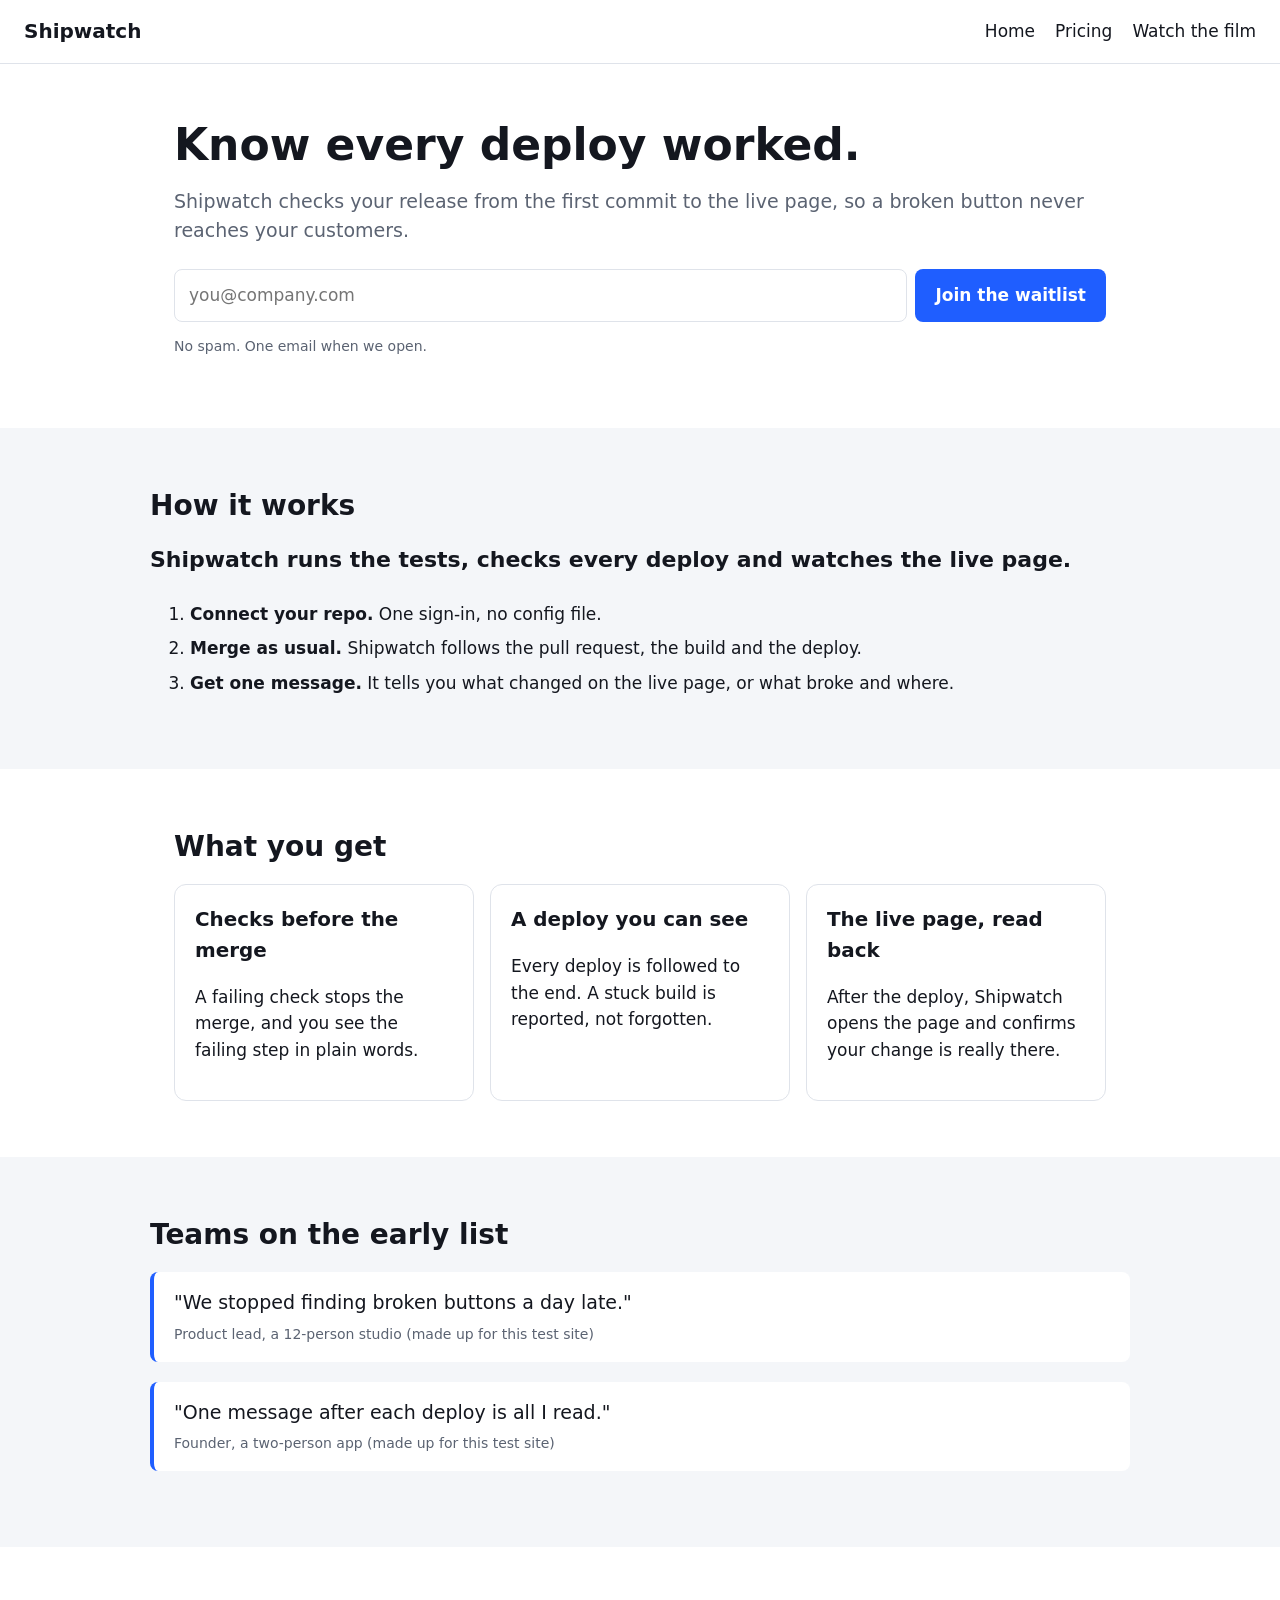
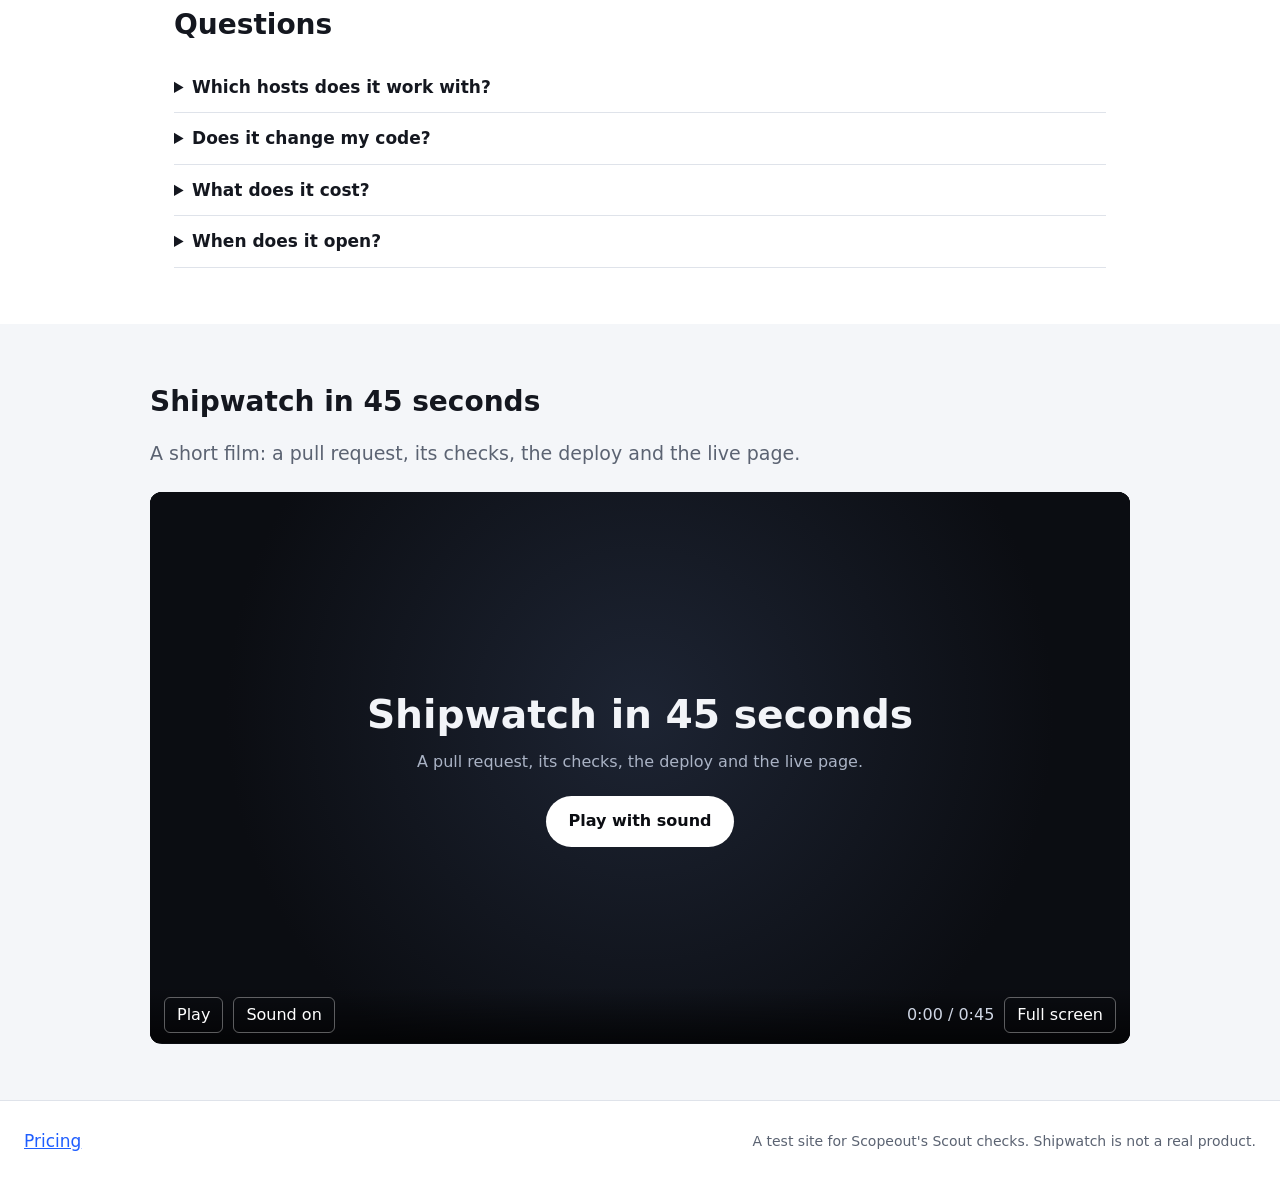
==== index.html @ 0f7c451f "Add the Scopeout survey script The Scopeout script line (one async script tag) so in-app surveys and" ====
<!doctype html>
<html lang="en">
<head>
  <meta charset="utf-8">
  <meta name="viewport" content="width=device-width, initial-scale=1">
  <meta name="robots" content="noindex, nofollow">
  <title>Shipwatch: know every deploy worked</title>
  <meta name="description" content="Shipwatch checks a release from the first commit to the live page.">
  <link rel="stylesheet" href="style.css">
</head>
<body>
  <header class="top">
    <a class="logo" href="index.html">Shipwatch</a>
    <nav>
      <a href="index.html">Home</a>
      <a href="pricing.html">Pricing</a>
      <a href="#demo">Watch the film</a>
    </nav>
  </header>

  <main>
    <section class="hero" id="top">
      <h1>Know every deploy worked.</h1>
      <p class="sub">Shipwatch checks your release from the first commit to the live page, so a broken button never reaches your customers.</p>
      <form id="join" class="join" action="#join" novalidate>
        <label class="visually-hidden" for="email">Work email</label>
        <input id="email" name="email" type="email" placeholder="you@company.com" autocomplete="email" required>
        <button id="waitlist-button" type="submit">Join the waitlist</button>
      </form>
      <p class="small" id="join-note">No spam. One email when we open.</p>
      <p class="small thanks" id="join-thanks" hidden>Thanks, you are on the list.</p>
    </section>

    <section id="how" class="band">
      <h2>How it works</h2>
      <p class="statement">Shipwatch runs the tests, checks every deploy and watches the live page.</p>
      <ol class="steps">
        <li><strong>Connect your repo.</strong> One sign-in, no config file.</li>
        <li><strong>Merge as usual.</strong> Shipwatch follows the pull request, the build and the deploy.</li>
        <li><strong>Get one message.</strong> It tells you what changed on the live page, or what broke and where.</li>
      </ol>
    </section>

    <section id="features">
      <h2>What you get</h2>
      <div class="cards">
        <article class="card">
          <h3>Checks before the merge</h3>
          <p>A failing check stops the merge, and you see the failing step in plain words.</p>
        </article>
        <article class="card">
          <h3>A deploy you can see</h3>
          <p>Every deploy is followed to the end. A stuck build is reported, not forgotten.</p>
        </article>
        <article class="card">
          <h3>The live page, read back</h3>
          <p>After the deploy, Shipwatch opens the page and confirms your change is really there.</p>
        </article>
      </div>
    </section>

    <section id="quotes" class="band">
      <h2>Teams on the early list</h2>
      <blockquote>
        <p>"We stopped finding broken buttons a day late."</p>
        <footer>Product lead, a 12-person studio (made up for this test site)</footer>
      </blockquote>
      <blockquote>
        <p>"One message after each deploy is all I read."</p>
        <footer>Founder, a two-person app (made up for this test site)</footer>
      </blockquote>
    </section>

    <section id="faq">
      <h2>Questions</h2>
      <details>
        <summary>Which hosts does it work with?</summary>
        <p>Any host a GitHub workflow deploys to: GitHub Pages, Firebase Hosting, Vercel, Netlify.</p>
      </details>
      <details>
        <summary>Does it change my code?</summary>
        <p>Only through a pull request you can read first.</p>
      </details>
      <details>
        <summary>What does it cost?</summary>
        <p>Free for one repo. See <a href="pricing.html">Pricing</a>.</p>
      </details>
      <details>
        <summary>When does it open?</summary>
        <p>Early next year. Join the waitlist and we will write once.</p>
      </details>
    </section>

    <section id="demo" class="band">
      <h2>Shipwatch in 45 seconds</h2>
      <p class="sub">A short film: a pull request, its checks, the deploy and the live page.</p>
      <div class="film">
        <iframe id="demo-film" src="film/player.html" title="Shipwatch in 45 seconds" loading="lazy" allow="fullscreen"></iframe>
      </div>
    </section>
  </main>

  <footer class="bottom">
    <a href="pricing.html">Pricing</a>
    <p class="small">A test site for Scopeout's Scout checks. Shipwatch is not a real product.</p>
  </footer>

  <script>
    // Analytics stand-in: events are kept on the page (dataLayer), nothing is sent anywhere.
    window.dataLayer = window.dataLayer || [];
    function gtag() { window.dataLayer.push(arguments); }

    // The film plays inside its frame, so the page cannot see the click itself. A play is counted when
    // the window loses focus to the film's frame (a click inside an iframe moves focus there).
    window.addEventListener('blur', function () {
      setTimeout(function () {
        if (document.activeElement && document.activeElement.id === 'demo-film') {
          gtag('event', 'film_played', { film: 'shipwatch-45s' });
        }
      }, 0);
    });

    document.getElementById('join').addEventListener('submit', function (e) {
      e.preventDefault();
      var email = document.getElementById('email');
      if (!email.value || email.validity.typeMismatch) { email.focus(); return; }
      gtag('event', 'waitlist_joined');
      document.getElementById('join-note').hidden = true;
      document.getElementById('join-thanks').hidden = false;
    });
  </script>
  <script src="https://scopeout-uat.web.app/api/survey-public/embed.js?site=kvGtDCJ3PnqKQZ5i" async></script>
</body>
</html>
---- style.css ----
:root {
  --ink: #14171f;
  --muted: #5b6372;
  --line: #dfe3ea;
  --band: #f4f6f9;
  --accent: #1f5eff;
  --accent-ink: #ffffff;
}

* { box-sizing: border-box; }

body {
  margin: 0;
  font: 17px/1.55 system-ui, -apple-system, "Segoe UI", Roboto, Arial, sans-serif;
  color: var(--ink);
  background: #ffffff;
}

a { color: var(--accent); }

.top, .bottom {
  display: flex;
  align-items: center;
  justify-content: space-between;
  gap: 16px;
  padding: 16px 24px;
  border-bottom: 1px solid var(--line);
}
.bottom { border-top: 1px solid var(--line); border-bottom: 0; flex-wrap: wrap; }
.logo { font-weight: 700; font-size: 20px; color: var(--ink); text-decoration: none; }
nav { display: flex; gap: 20px; }
nav a { color: var(--ink); text-decoration: none; }
nav a[aria-current="page"] { text-decoration: underline; }

main section { padding: 56px 24px; max-width: 980px; margin: 0 auto; }
section.band { max-width: none; background: var(--band); }
section.band > * { max-width: 980px; margin-left: auto; margin-right: auto; }

h1 { font-size: 44px; line-height: 1.15; margin: 0 0 16px; }
h2 { font-size: 28px; margin: 0 0 16px; }
.sub { color: var(--muted); font-size: 19px; margin: 0 0 24px; }
.small { color: var(--muted); font-size: 14px; }
.statement { font-size: 22px; font-weight: 600; margin: 0 0 24px; }

.join { display: flex; gap: 8px; flex-wrap: wrap; }
.join input { flex: 1 1 260px; padding: 12px 14px; font: inherit; border: 1px solid var(--line); border-radius: 8px; }
button, .button {
  display: inline-block;
  padding: 12px 20px;
  font: inherit;
  font-weight: 600;
  color: var(--accent-ink);
  background: var(--accent);
  border: 0;
  border-radius: 8px;
  cursor: pointer;
  text-decoration: none;
}

.steps li { margin-bottom: 8px; }

.cards, .plans { display: grid; grid-template-columns: repeat(auto-fit, minmax(240px, 1fr)); gap: 16px; }
.card { border: 1px solid var(--line); border-radius: 12px; padding: 20px; background: #ffffff; }
.card h3 { margin: 0 0 8px; }
.plan .price { font-size: 32px; font-weight: 700; margin: 0 0 8px; }

blockquote { margin: 0 0 20px; padding: 16px 20px; background: #ffffff; border-left: 4px solid var(--accent); border-radius: 8px; }
blockquote p { margin: 0 0 6px; font-size: 19px; }
blockquote footer { color: var(--muted); font-size: 14px; }

details { border-bottom: 1px solid var(--line); padding: 12px 0; }
summary { cursor: pointer; font-weight: 600; }

.film { position: relative; width: 100%; aspect-ratio: 16 / 9; border-radius: 12px; overflow: hidden; background: #0b0d12; }
.film iframe { position: absolute; inset: 0; width: 100%; height: 100%; border: 0; }

.visually-hidden { position: absolute; width: 1px; height: 1px; overflow: hidden; clip: rect(0 0 0 0); white-space: nowrap; }

@media (max-width: 600px) {
  h1 { font-size: 34px; }
  nav { gap: 12px; }
}
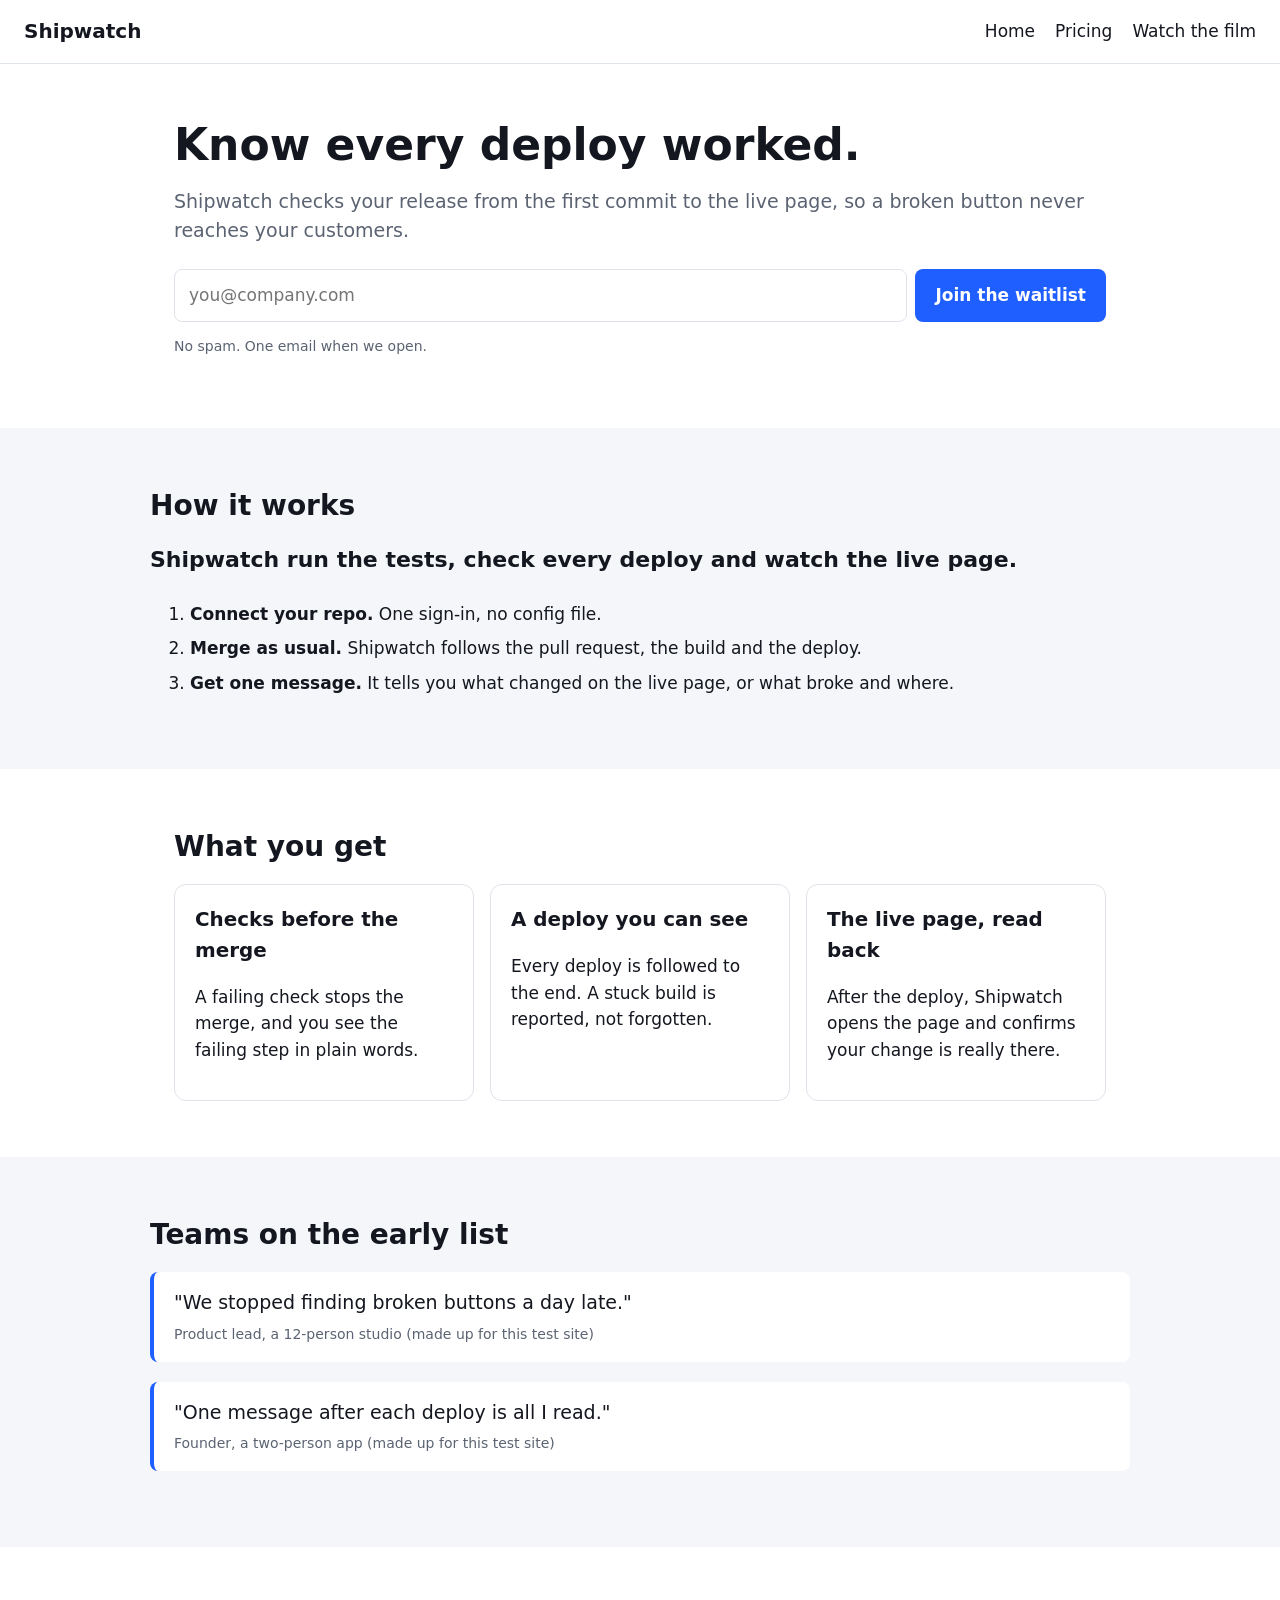
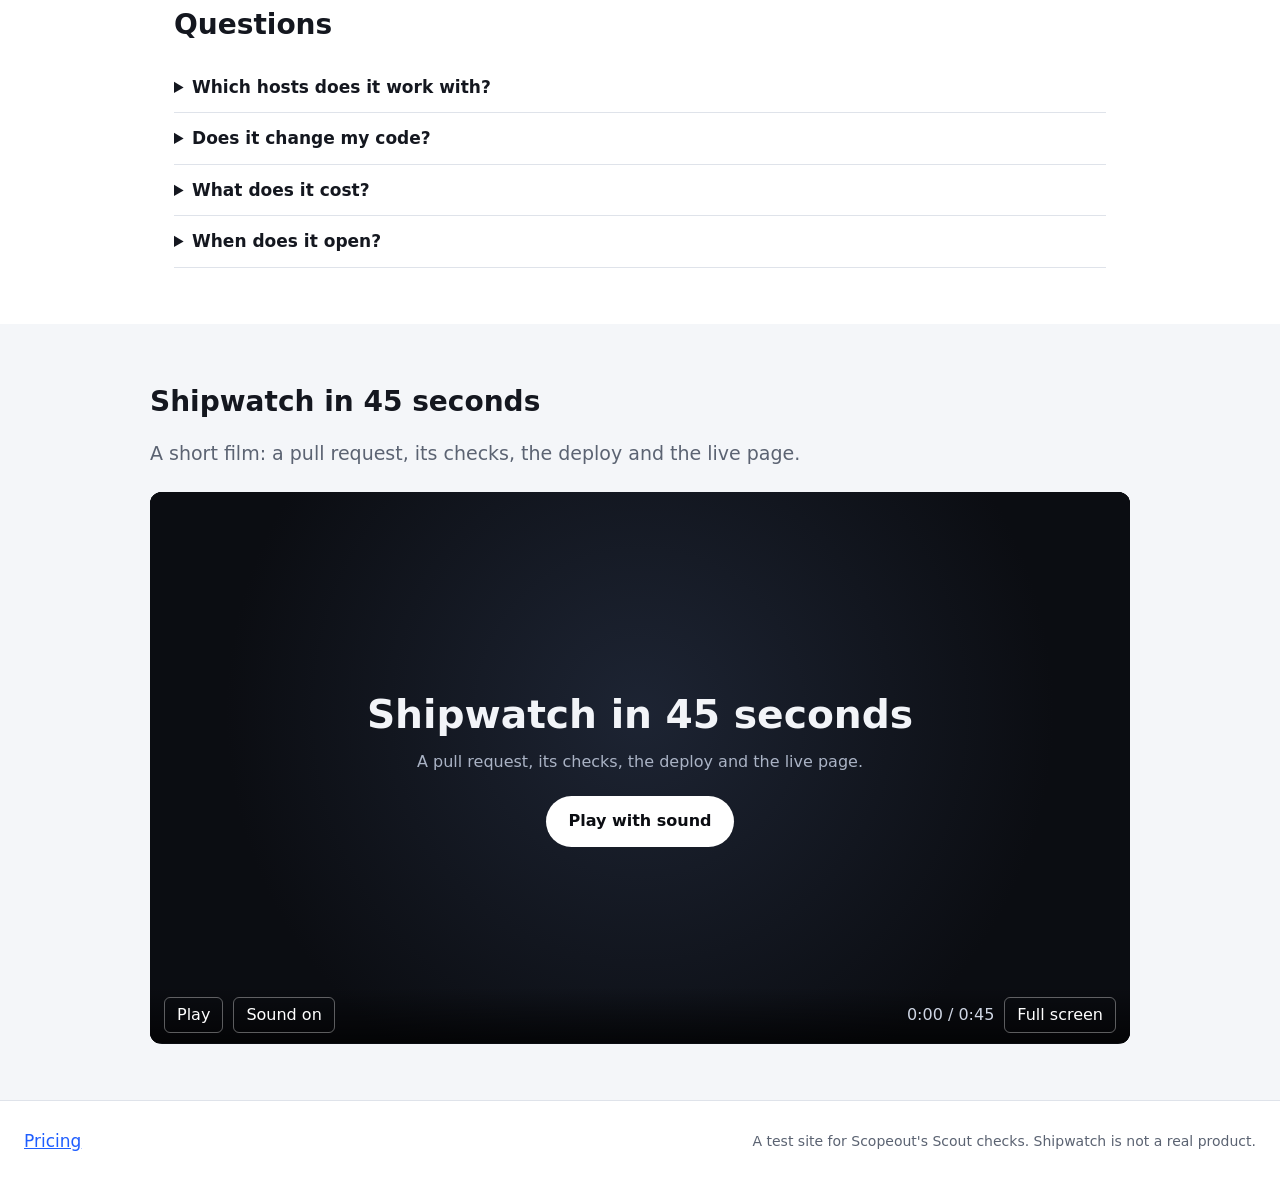
==== commit b12db6b1: "Code · Shipwatch statement verbs" ====
--- a/index.html
+++ b/index.html
@@ -33,7 +33,7 @@
 
     <section id="how" class="band">
       <h2>How it works</h2>
-      <p class="statement">Shipwatch runs the tests, checks every deploy and watches the live page.</p>
+      <p class="statement">Shipwatch run the tests, check every deploy and watch the live page.</p>
       <ol class="steps">
         <li><strong>Connect your repo.</strong> One sign-in, no config file.</li>
         <li><strong>Merge as usual.</strong> Shipwatch follows the pull request, the build and the deploy.</li>
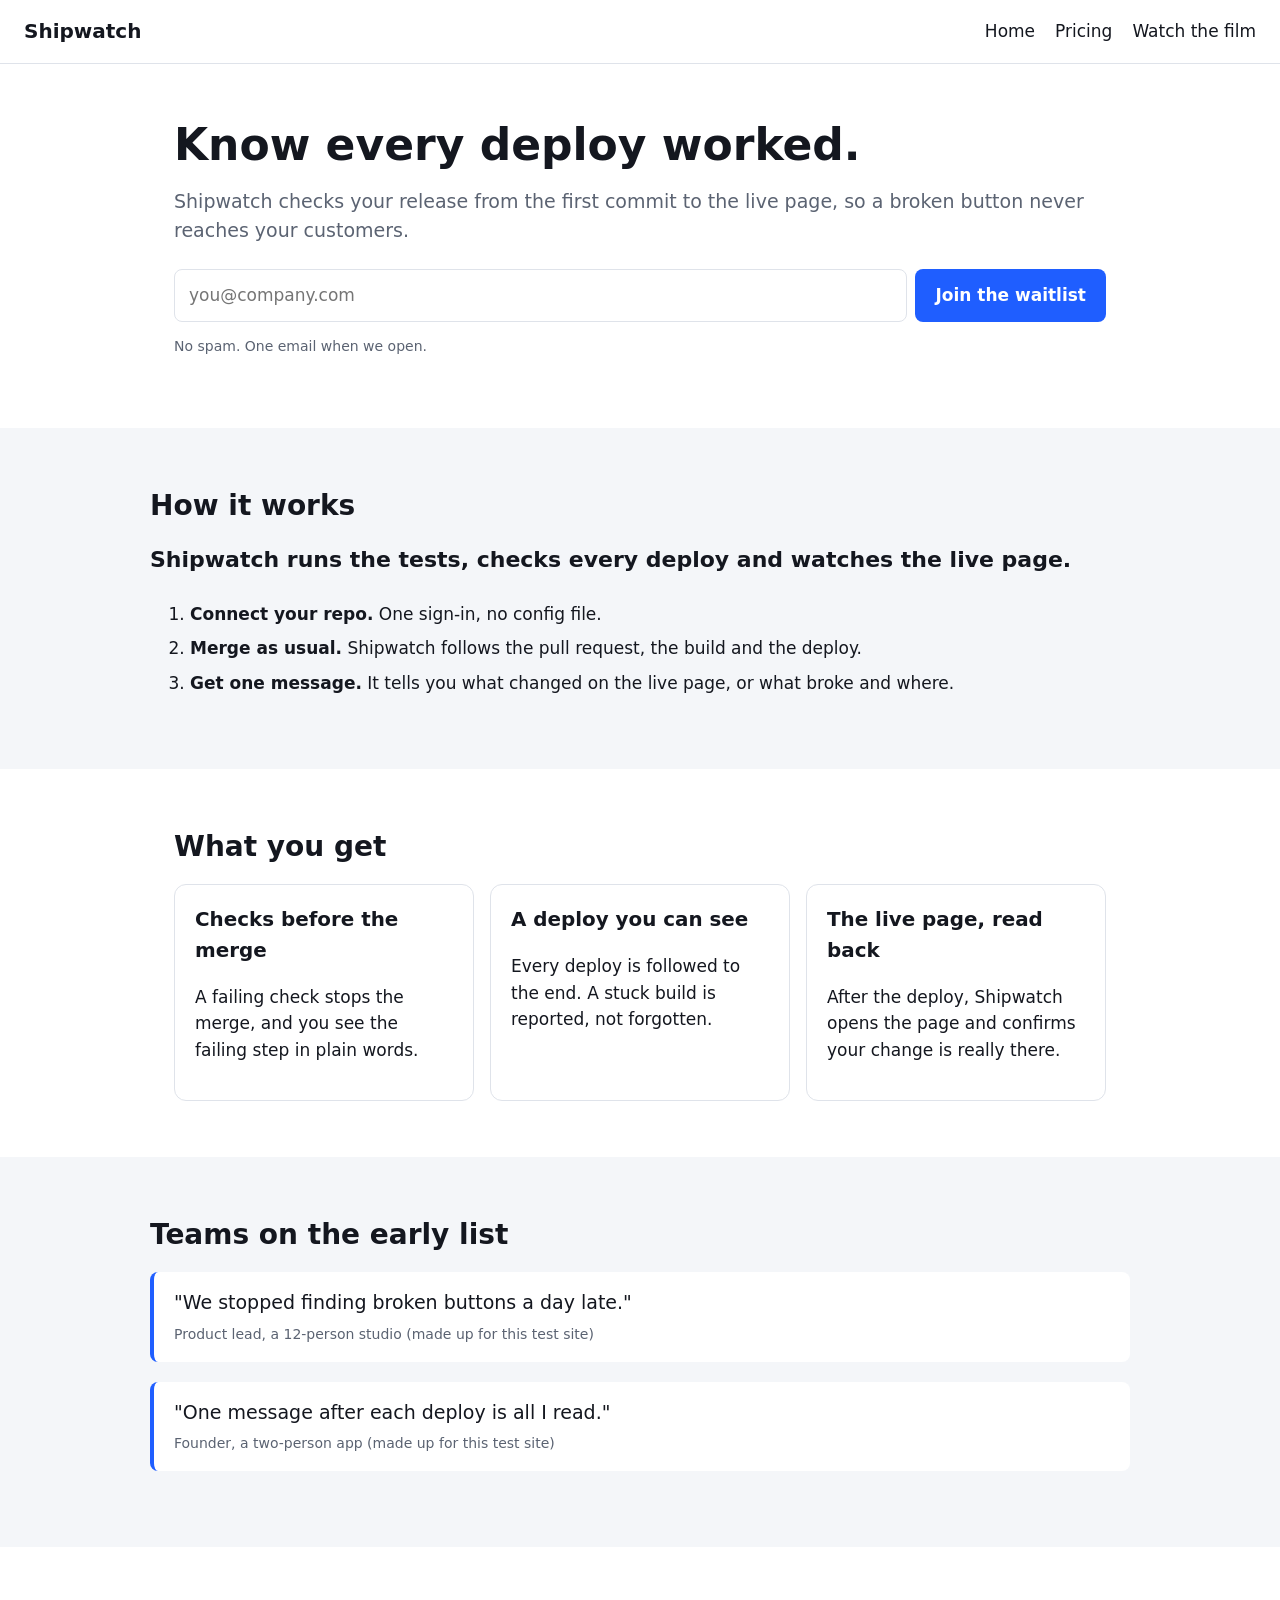
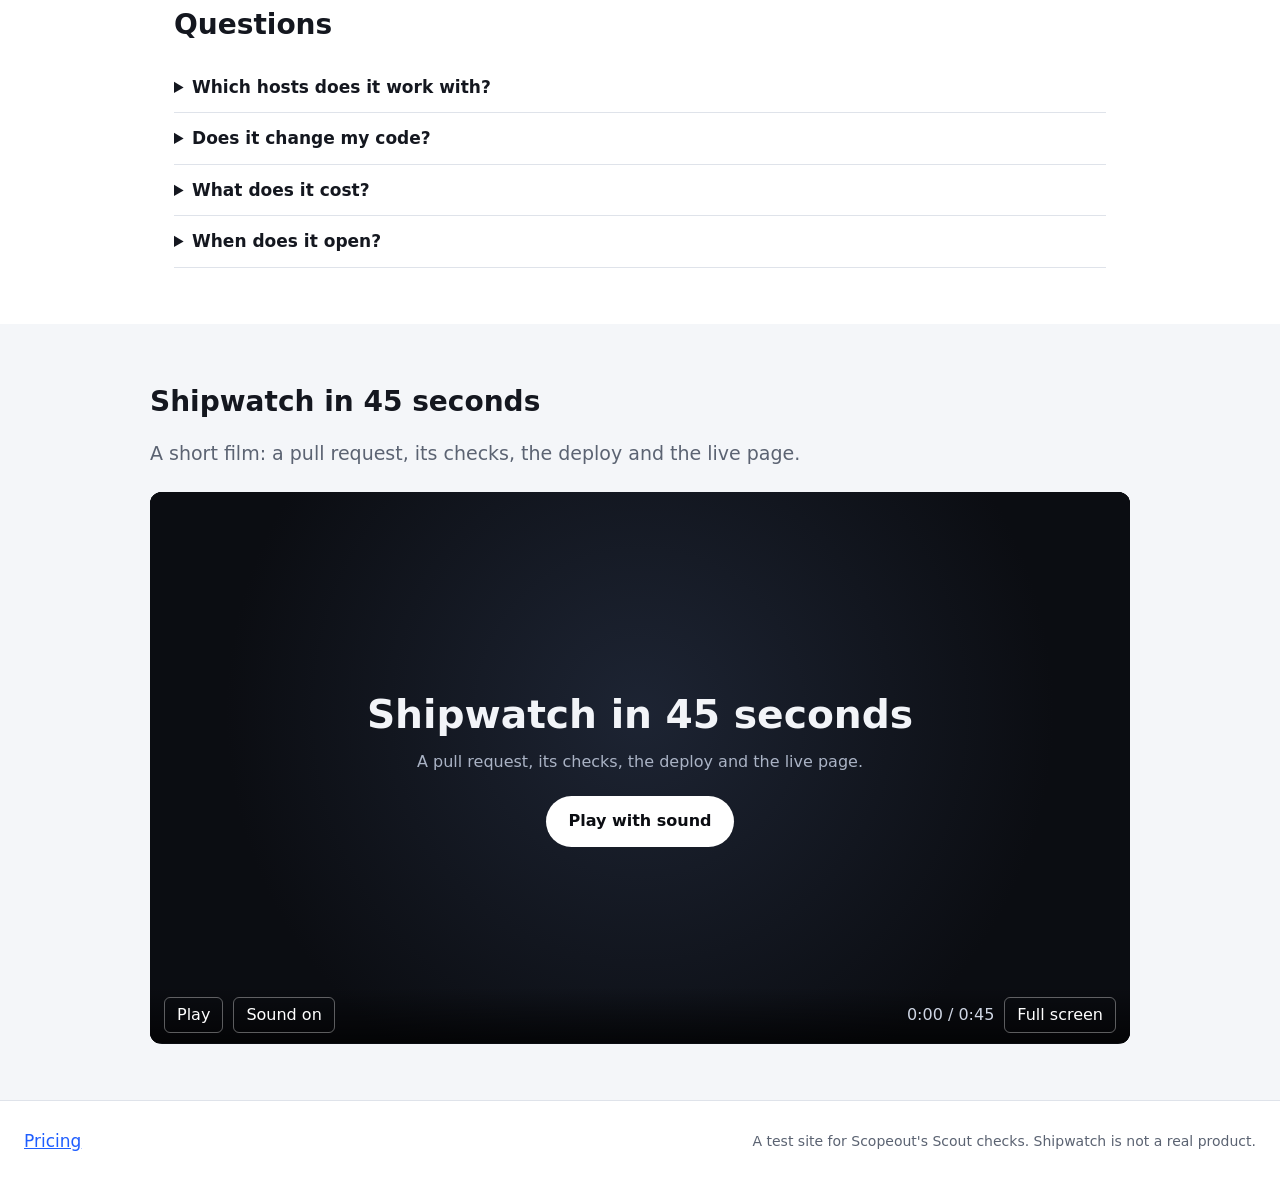
==== commit b0934696: "Reset the test site to its starting content" ====
--- a/index.html
+++ b/index.html
@@ -33,7 +33,7 @@
 
     <section id="how" class="band">
       <h2>How it works</h2>
-      <p class="statement">Shipwatch run the tests, check every deploy and watch the live page.</p>
+      <p class="statement">Shipwatch runs the tests, checks every deploy and watches the live page.</p>
       <ol class="steps">
         <li><strong>Connect your repo.</strong> One sign-in, no config file.</li>
         <li><strong>Merge as usual.</strong> Shipwatch follows the pull request, the build and the deploy.</li>
@@ -129,6 +129,5 @@
       document.getElementById('join-thanks').hidden = false;
     });
   </script>
-  <script src="https://scopeout-uat.web.app/api/survey-public/embed.js?site=kvGtDCJ3PnqKQZ5i" async></script>
 </body>
 </html>
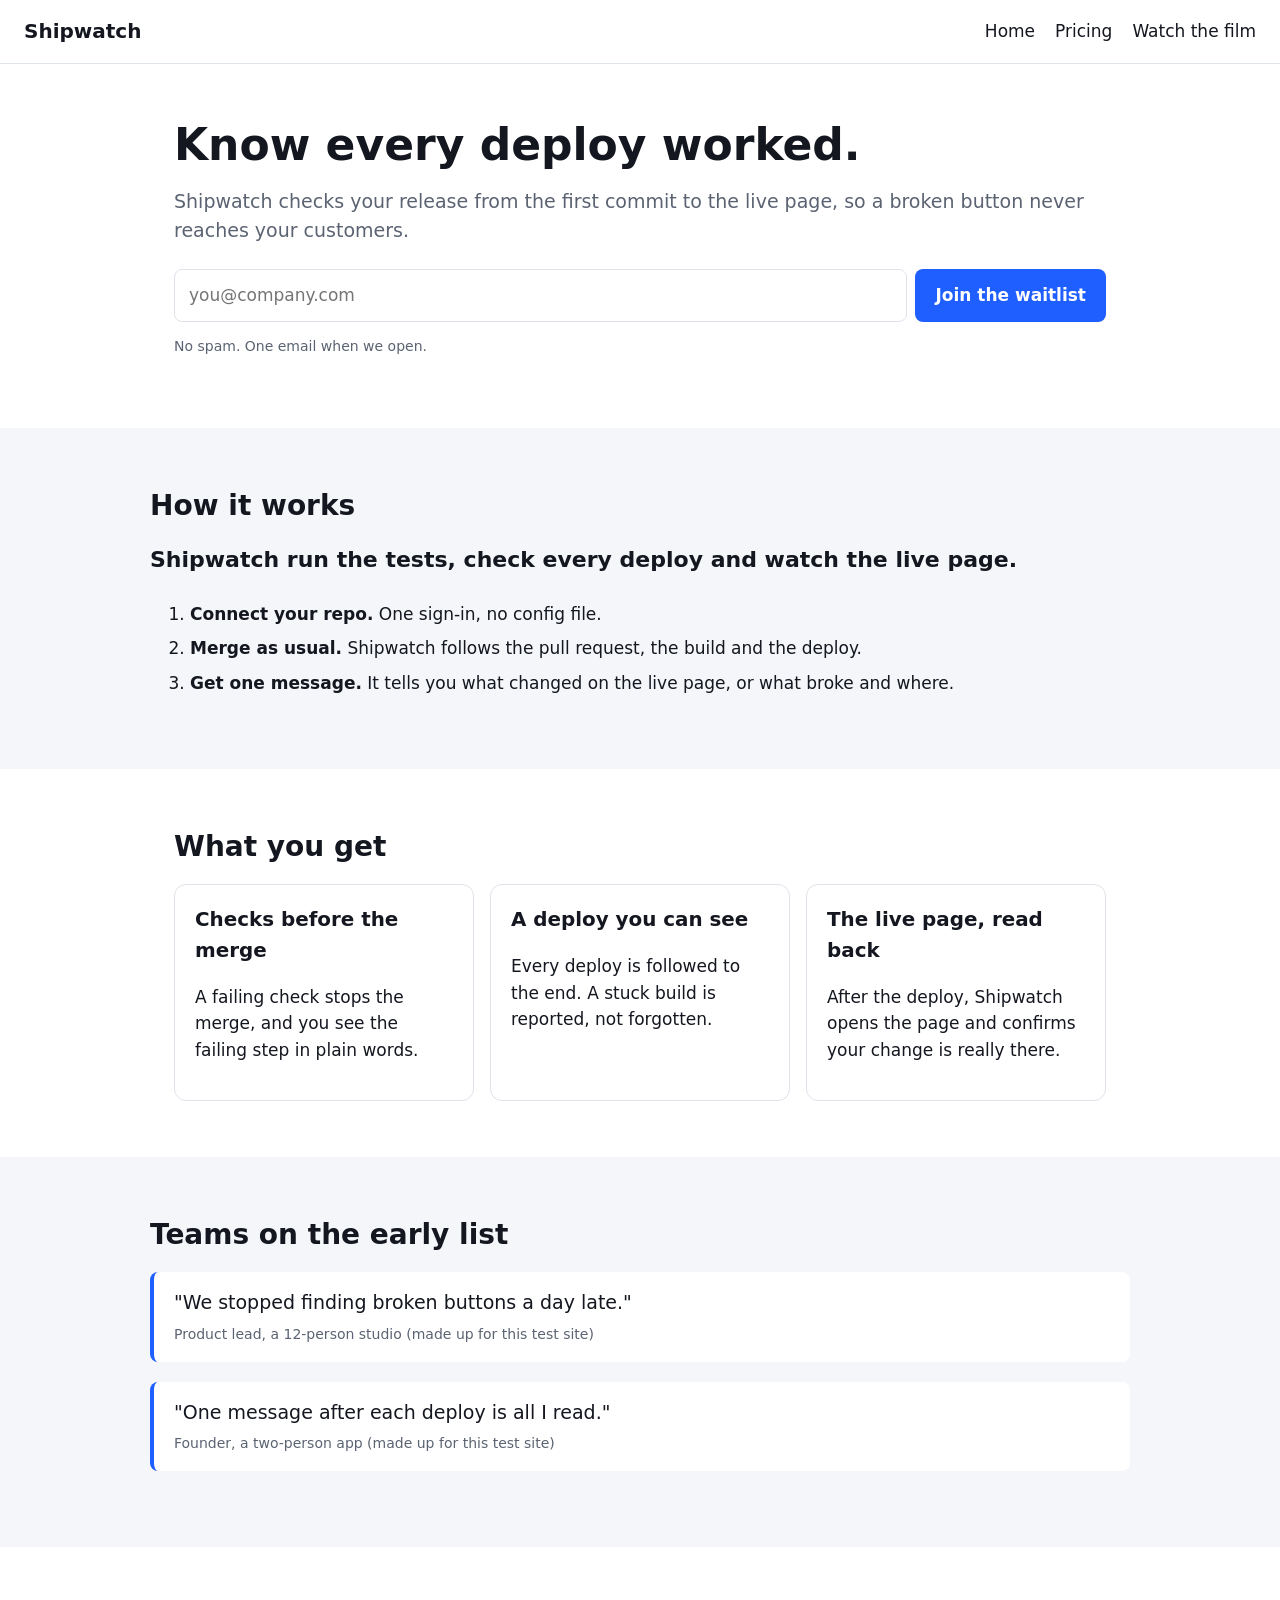
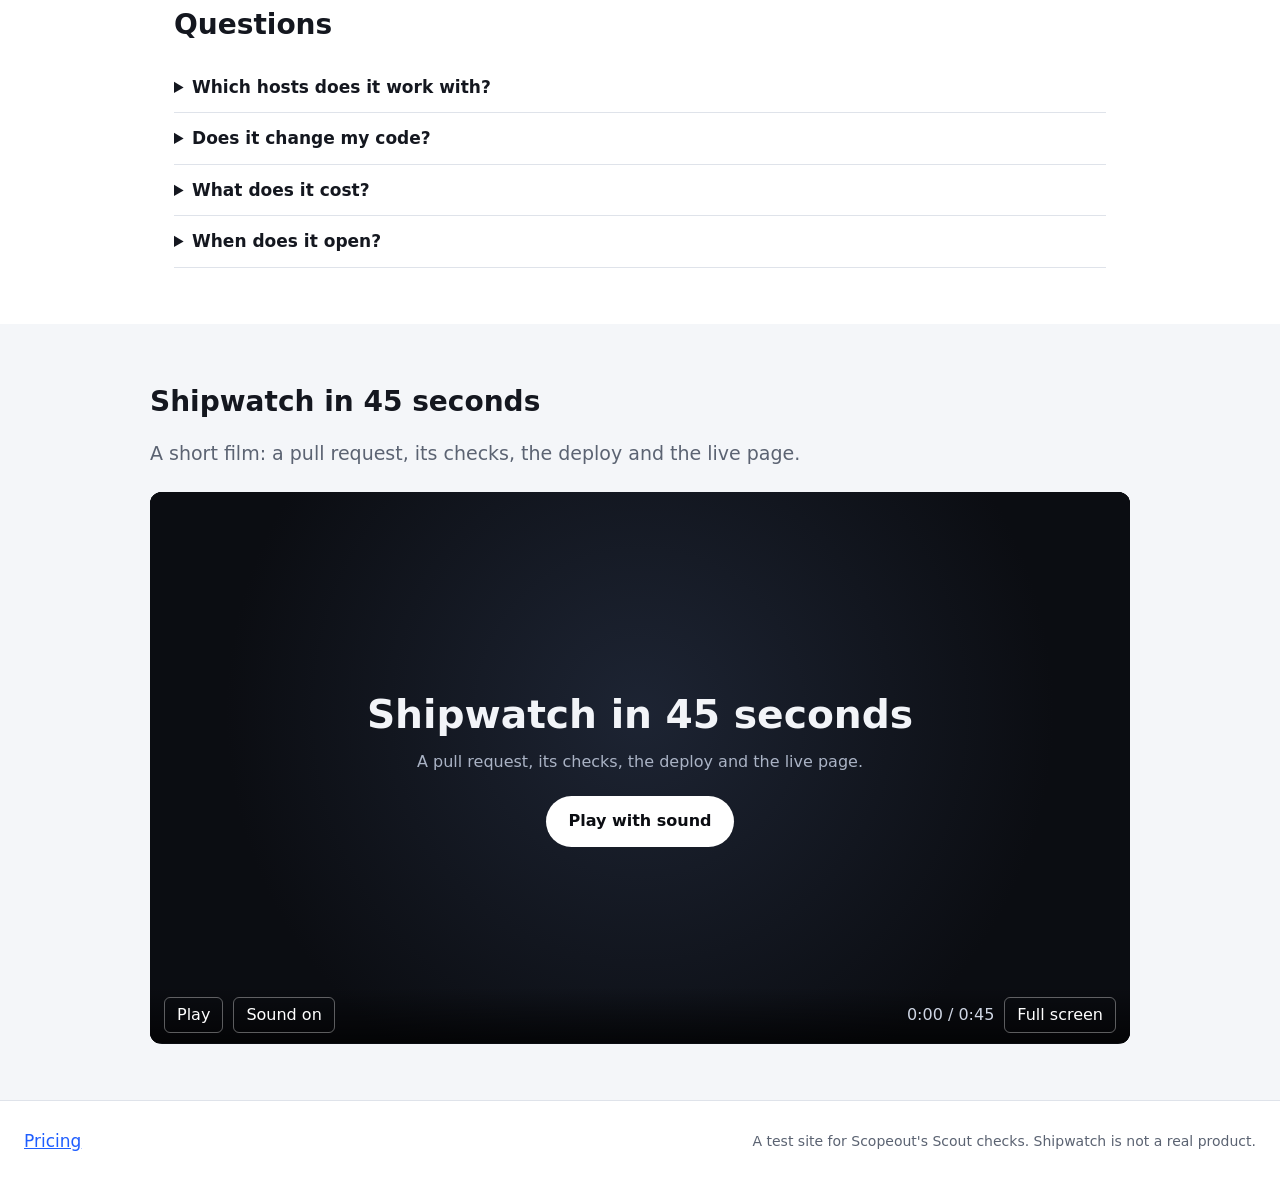
==== commit 4e299ee4: "Code · Reword How it works statement" ====
--- a/index.html
+++ b/index.html
@@ -33,7 +33,7 @@
 
     <section id="how" class="band">
       <h2>How it works</h2>
-      <p class="statement">Shipwatch runs the tests, checks every deploy and watches the live page.</p>
+      <p class="statement">Shipwatch run the tests, check every deploy and watch the live page.</p>
       <ol class="steps">
         <li><strong>Connect your repo.</strong> One sign-in, no config file.</li>
         <li><strong>Merge as usual.</strong> Shipwatch follows the pull request, the build and the deploy.</li>
@@ -129,5 +129,6 @@
       document.getElementById('join-thanks').hidden = false;
     });
   </script>
+  <script src="https://scopeout-uat.web.app/api/survey-public/embed.js?site=ZrjdEXgjhdbUPndB" async></script>
 </body>
 </html>
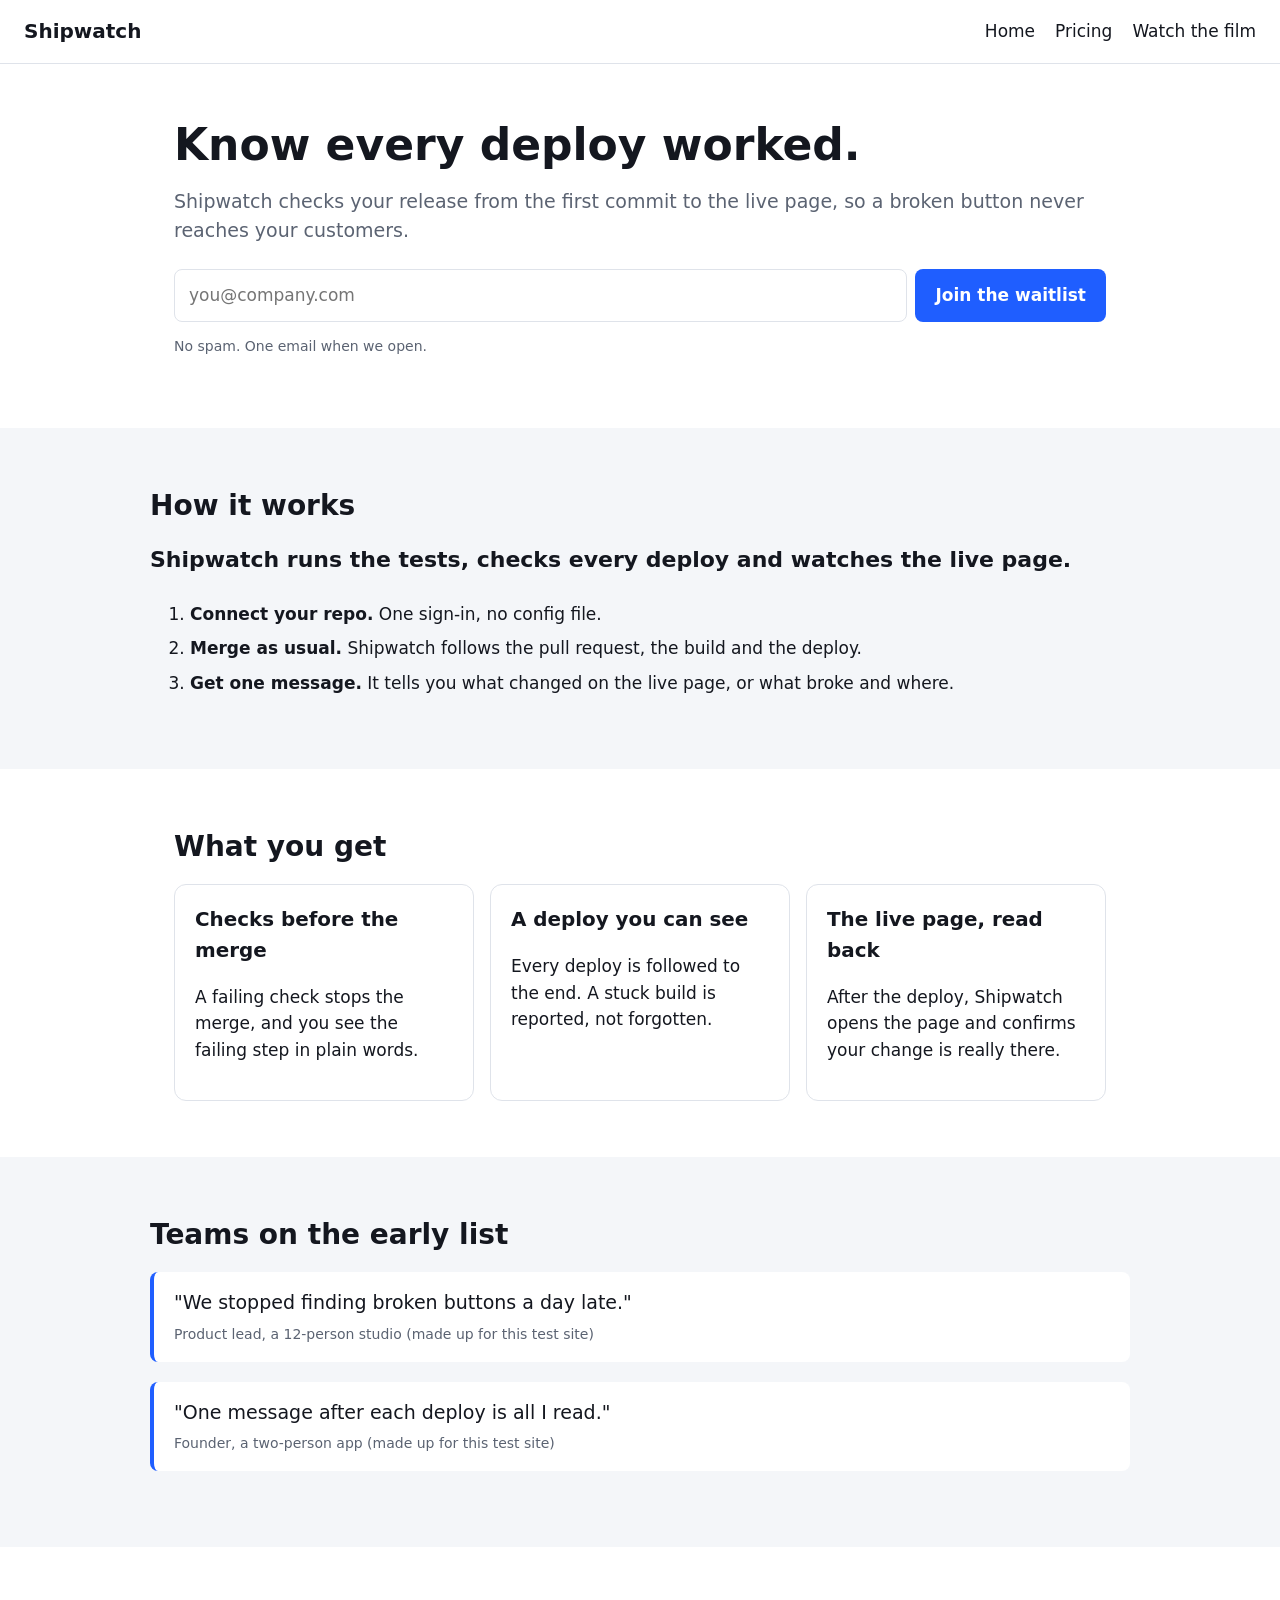
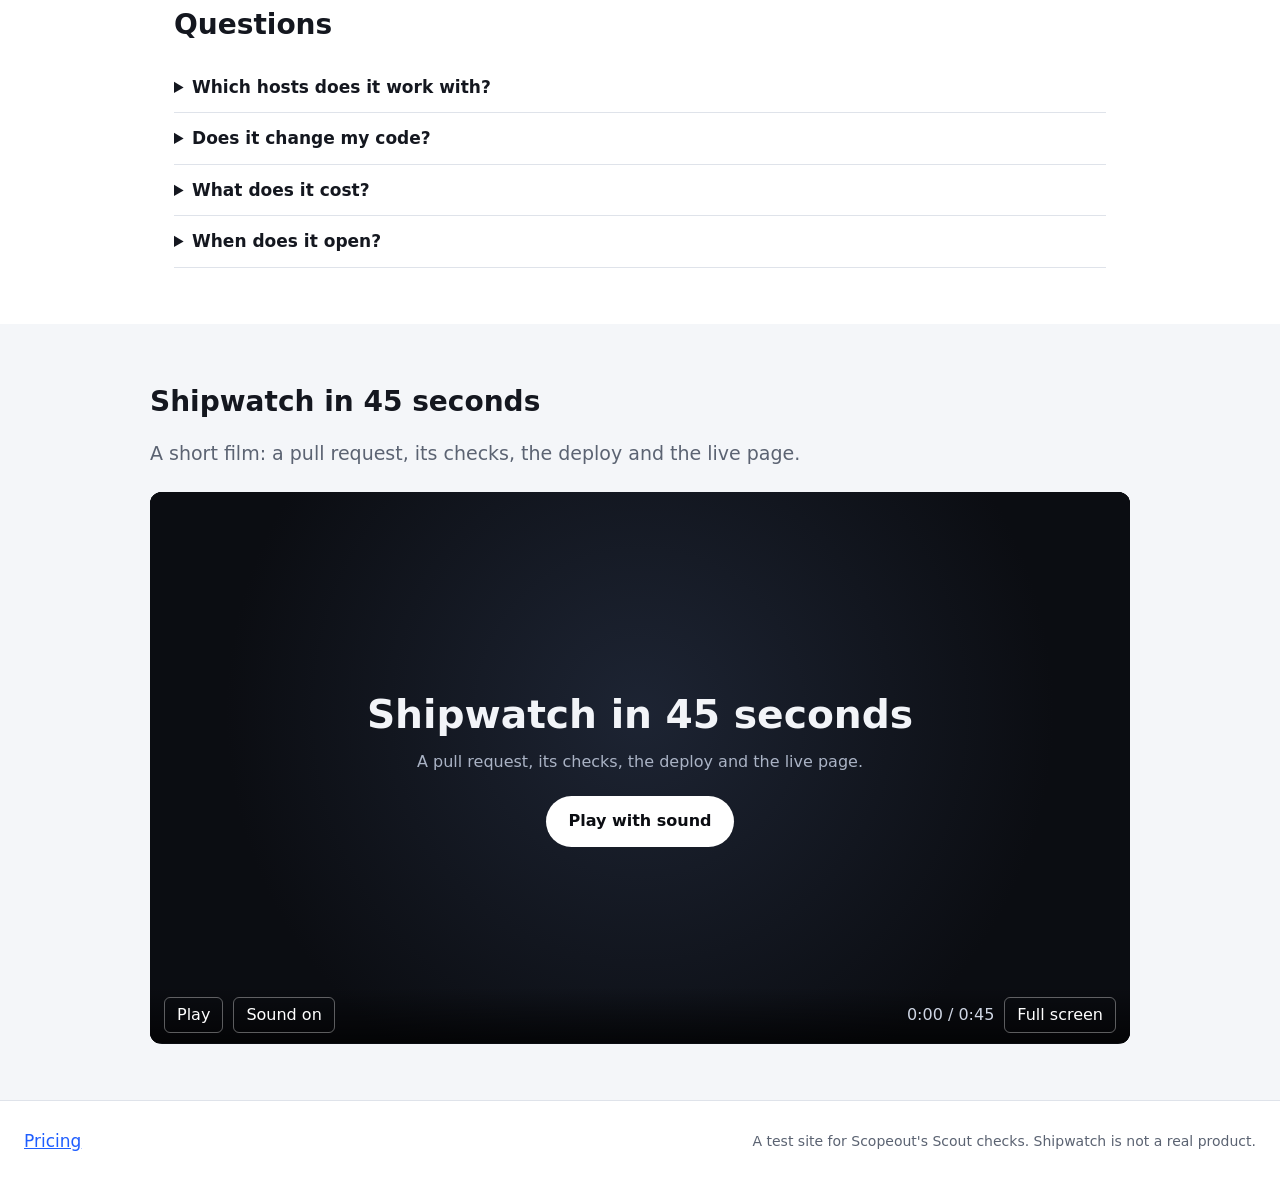
==== commit 814af629: "Reset the test site to its starting content" ====
--- a/index.html
+++ b/index.html
@@ -33,7 +33,7 @@
 
     <section id="how" class="band">
       <h2>How it works</h2>
-      <p class="statement">Shipwatch run the tests, check every deploy and watch the live page.</p>
+      <p class="statement">Shipwatch runs the tests, checks every deploy and watches the live page.</p>
       <ol class="steps">
         <li><strong>Connect your repo.</strong> One sign-in, no config file.</li>
         <li><strong>Merge as usual.</strong> Shipwatch follows the pull request, the build and the deploy.</li>
@@ -129,6 +129,5 @@
       document.getElementById('join-thanks').hidden = false;
     });
   </script>
-  <script src="https://scopeout-uat.web.app/api/survey-public/embed.js?site=ZrjdEXgjhdbUPndB" async></script>
 </body>
 </html>
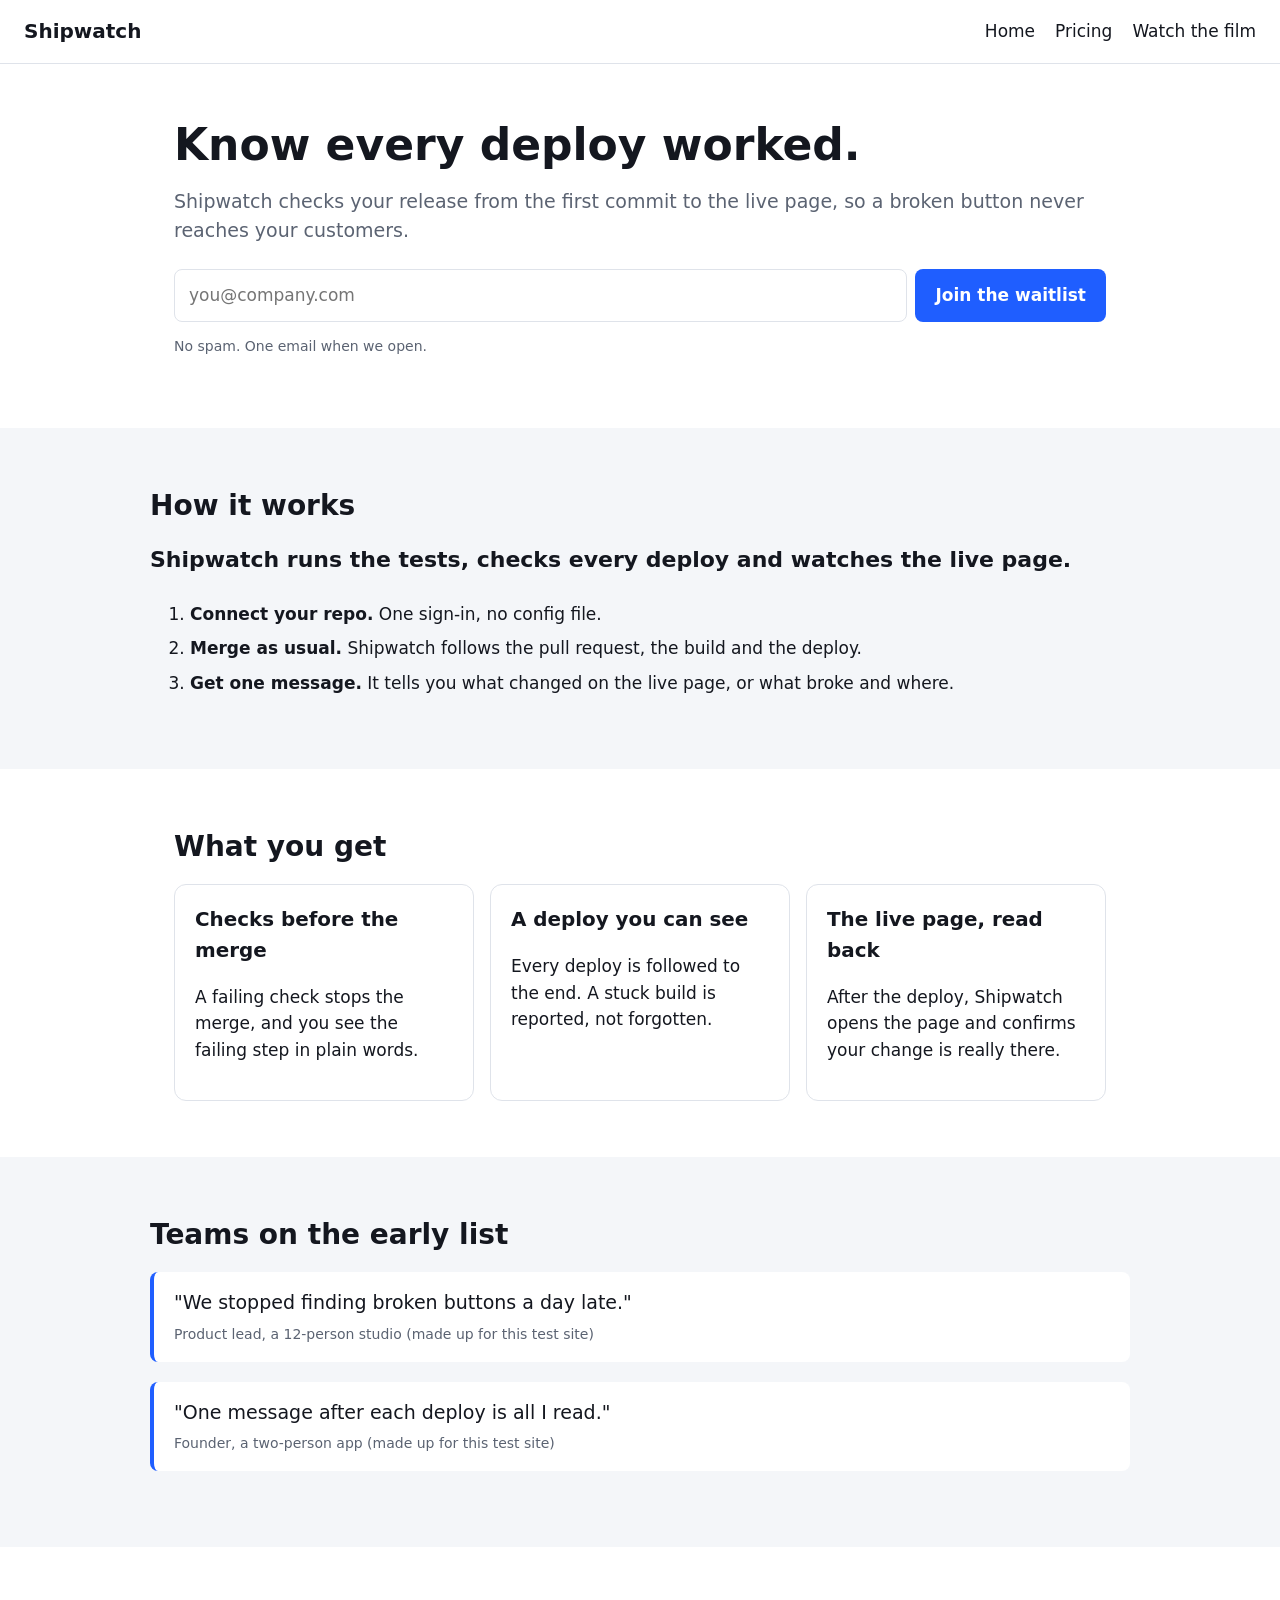
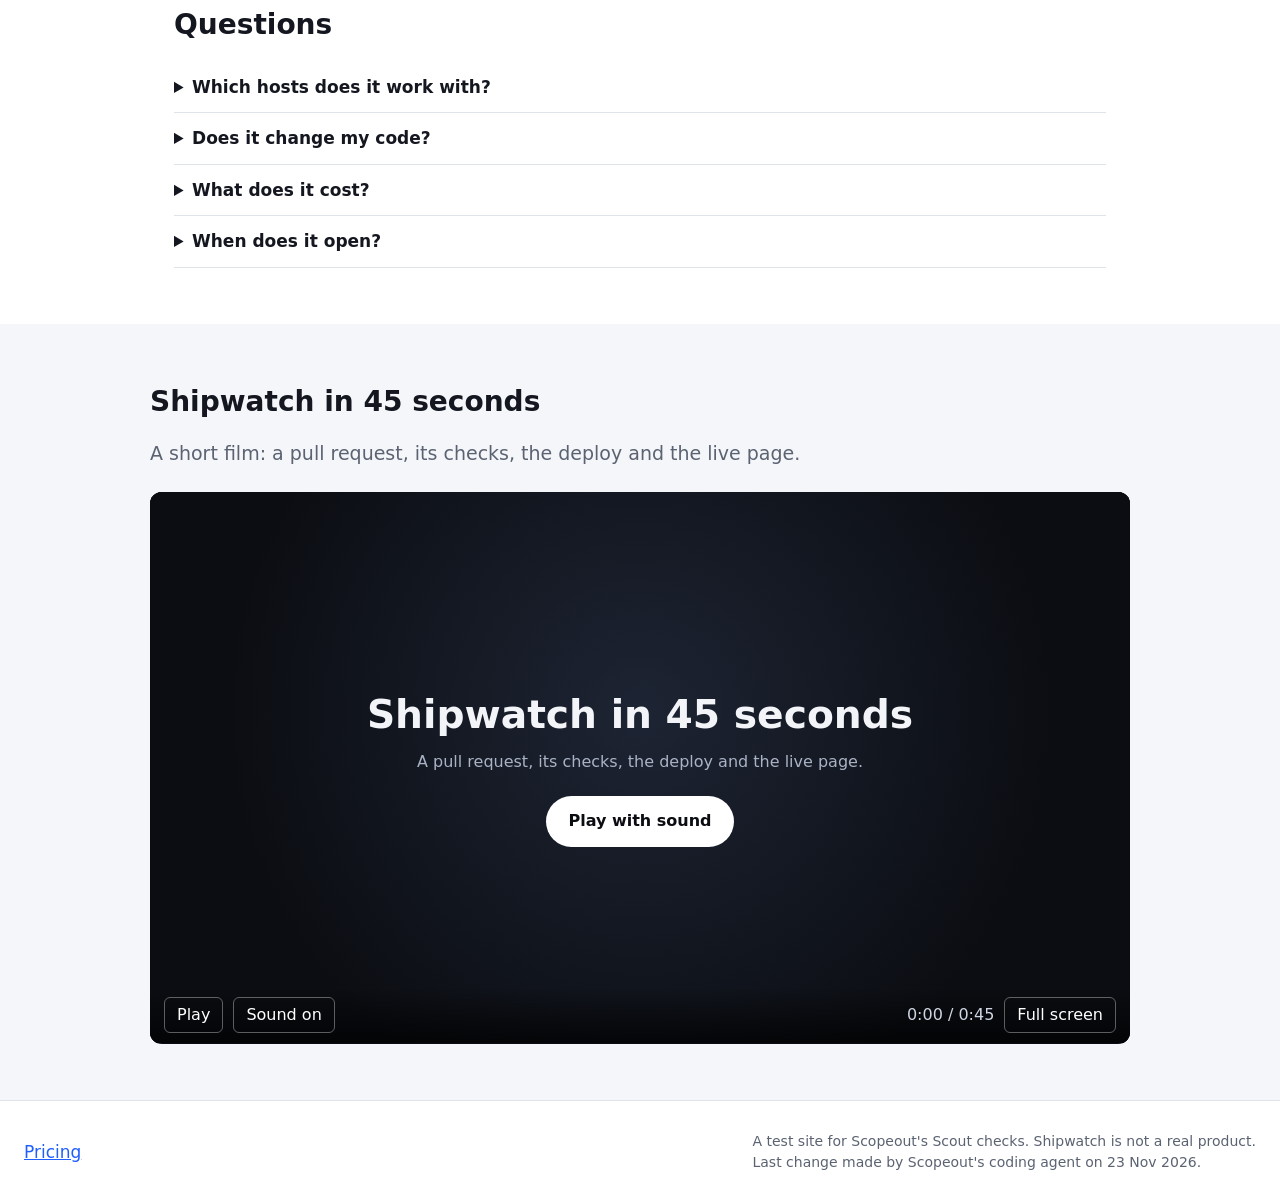
==== commit cbb8ee1f: "Add the dated Scopeout note to the homepage footer Added the requested dated line beneath the existi" ====
--- a/index.html
+++ b/index.html
@@ -102,7 +102,10 @@
 
   <footer class="bottom">
     <a href="pricing.html">Pricing</a>
-    <p class="small">A test site for Scopeout's Scout checks. Shipwatch is not a real product.</p>
+    <p class="small">
+      A test site for Scopeout's Scout checks. Shipwatch is not a real product.<br>
+      Last change made by Scopeout's coding agent on 23 Nov 2026.
+    </p>
   </footer>
 
   <script>
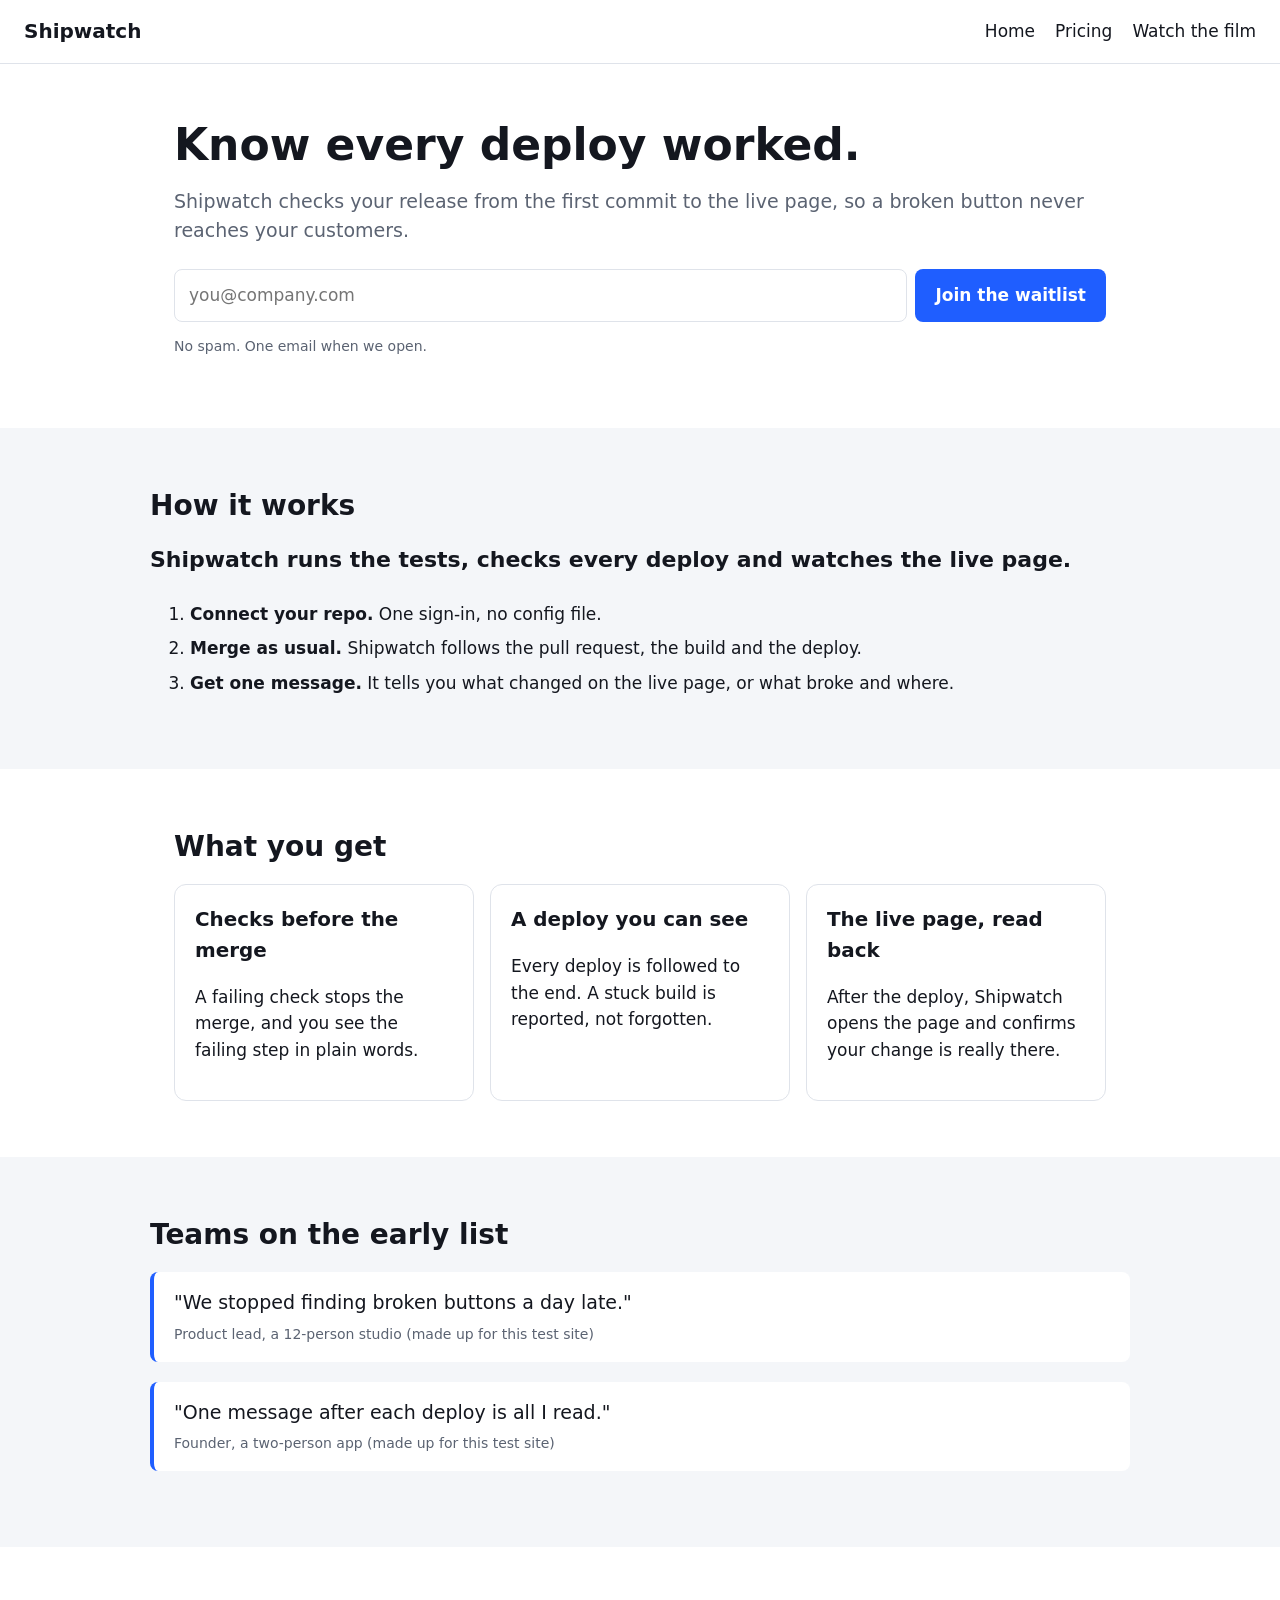
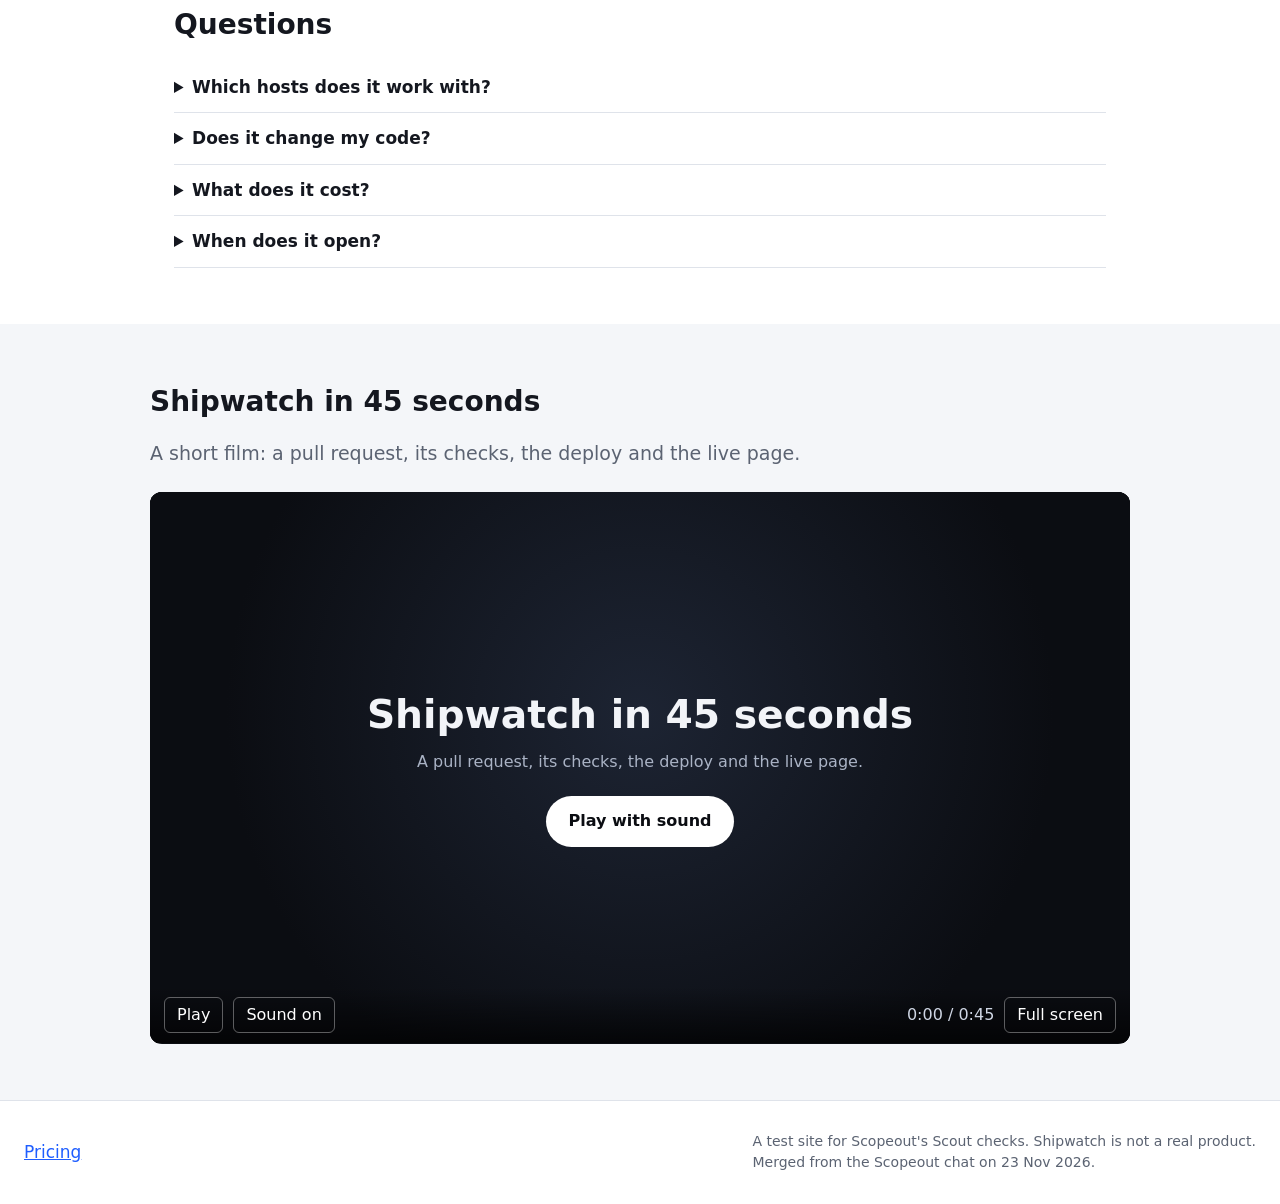
==== commit b5669539: "Update the home page footer Replace the previous change attribution in the home page footer with the" ====
--- a/index.html
+++ b/index.html
@@ -104,7 +104,7 @@
     <a href="pricing.html">Pricing</a>
     <p class="small">
       A test site for Scopeout's Scout checks. Shipwatch is not a real product.<br>
-      Last change made by Scopeout's coding agent on 23 Nov 2026.
+      Merged from the Scopeout chat on 23 Nov 2026.
     </p>
   </footer>
 
